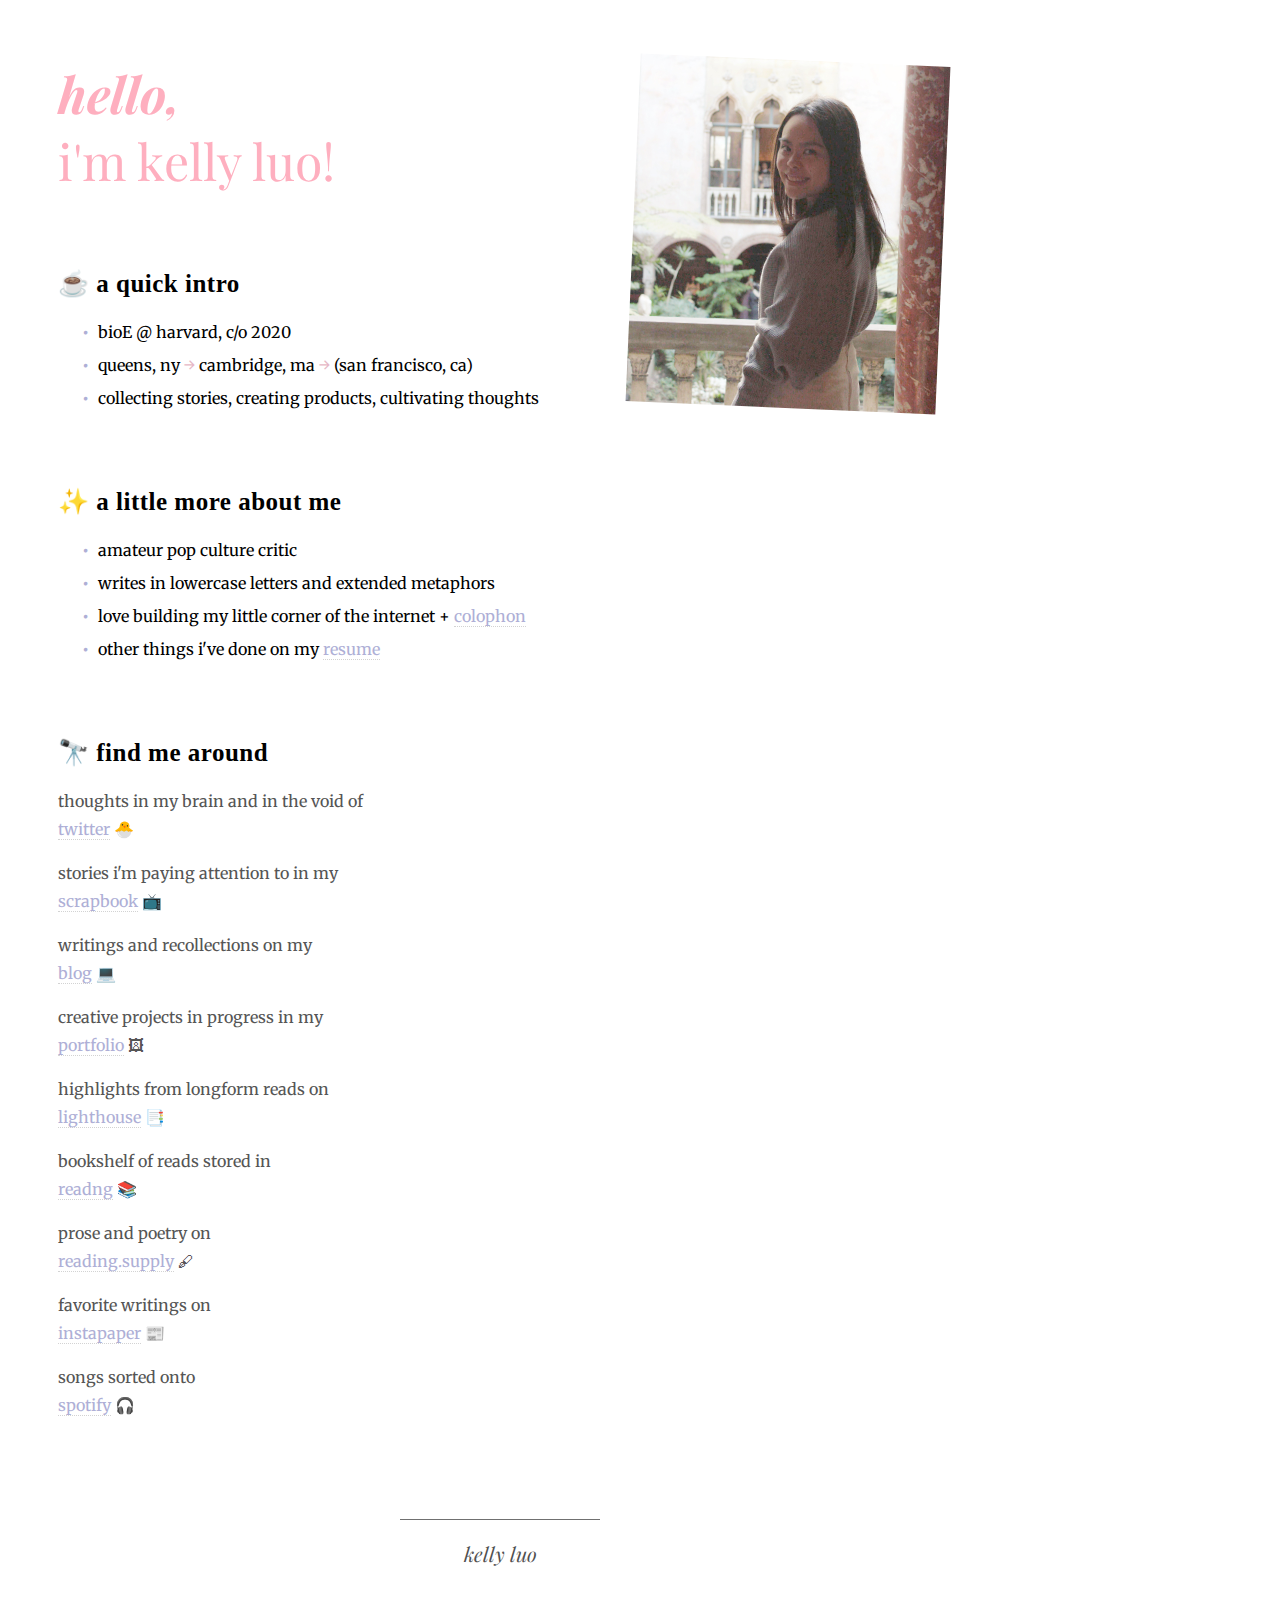
==== about/index.html @ 326a6057 "lit by day & night" ====
<!doctype html>
<html>
<head>
    <meta charset="utf-8">
    <title>about — kelly luo</title>
    
	<meta name="viewport" content="width=device-width, initial-scale=1">
    <link rel="favicon icon" href="/images/klcircle.png" />
    
    <meta name="robots" content="index, follow">
    <meta http-equiv="Content-Type" content="text/html; charset=utf-8">
    <meta name="language" content="English">
    
    <!-- Primary Meta Tags -->
    <meta name="title" content="about — kelly luo">
    <meta name="description" content="Hello, I'm Kelly! I'm a product person and Harvard '20 graduate; an engineer, designer, creator with a love for human stories and experiences.">
    <meta name="keywords" content="kelly luo, twitter, kelly luo harvard, kelly luo twitter">

    <!-- Open Graph / Facebook -->
    <meta property="og:type" content="website">
    <meta property="og:url" content="https://kellyluo.me/">
    <meta property="og:title" content="about — kelly luo">
    <meta property="og:description" content="Hello, I'm Kelly! I'm a product person and Harvard '20 graduate; an engineer, designer, creator with a love for human stories and experiences.">
    <meta property="og:image" content="https://kellyluo.me/images/retrospect.jpg">

    <!-- Twitter -->
    <meta property="twitter:card" content="summary_large_image">
    <meta property="twitter:url" content="https://kellyluo.me/">
    <meta property="twitter:title" content="about — kelly luo">
    <meta property="twitter:description" content="Hello, I'm Kelly! I'm a product person and Harvard '20 graduate; an engineer, designer, creator with a love for human stories and experiences.">
    <meta property="twitter:image" content="https://kellyluo.me/images/retrospect.jpg">
    
	<!-- css -->
    <link href="https://fonts.googleapis.com/css?family=Source+Sans+Pro:300,300i|Playfair+Display:400,400i,700i|Merriweather:400,400i" rel="stylesheet">
    <link rel="stylesheet" href="https://maxcdn.bootstrapcdn.com/bootstrap/4.0.0-beta.3/css/bootstrap.min.css" integrity="sha384-Zug+QiDoJOrZ5t4lssLdxGhVrurbmBWopoEl+M6BdEfwnCJZtKxi1KgxUyJq13dy" crossorigin="anonymous">
    
	<link rel="stylesheet" href="/css/style.css">
    
    <!-- ga -->
    <script async src="https://www.googletagmanager.com/gtag/js?id=UA-173560135-1"></script>
    <script>
      window.dataLayer = window.dataLayer || [];
      function gtag(){dataLayer.push(arguments);}
      gtag('js', new Date());

      gtag('config', 'UA-173560135-1');
    </script>

</head>
    
<body>
    
	<div class="container-fluid">  
        <div class="topdesc col-xs-12 col-sm-12 col-md-12">
        
        <img class="profilepic" src="/images/kellyluo.jpg" />

        <h1 class="heading noselect"><span class="emphasis">hello,</span> 
            <br />
            i'm kelly luo!</h1>
                        
        <h4>☕ a quick intro</h4>
            <ul>
                <li>bioE @ harvard, c/o 2020</li>
                <li>queens, ny <span style="color: #e6b8c5">→</span> cambridge, ma <span style="color: #e6b8c5">→</span> (san francisco, ca)</li>
                <li>collecting stories, creating products, cultivating thoughts</li>
            </ul>
            
         <h4>✨ a little more about me</h4>
            <ul>
                <li>amateur pop culture critic</li>
                
                <li>writes in lowercase letters and extended metaphors</li>
                
                <li>love building my little corner of the internet + <a class="inlinelink" href="https://kellyluo.me/about/colophon.html">colophon</a></li>
                
                <li>other things i've done on my <a class="inlinelink" href="https://kellyluo.me/resume/">resume</a></li>
            </ul>

        <h4>🔭 find me around</h4>
            
        <div class="card-deck mt-4 mb-4">
            
  <div class="card px-2 py-2 col-xs-12 col-sm-12 col-md-4">
  <a href="https://twitter.com/kluo25/">
  <div class="card-body">
   <p class="card-text">thoughts in my brain and in the void of 
    <br/>
    <span class="inlinelink" href="https://twitter.com/kluo25/">twitter</span>
    🐣</p>
  </div>
  </a>
    </div>
          
        <div class="card px-2 py-2 col-xs-12 col-sm-12 col-md-4">
     <a href="http://scrapbook.kellyluo.me/">

  <div class="card-body">
   <p class="card-text">stories i'm paying attention to in my
    <br/>
      <span class="inlinelink" href="http://scrapbook.kellyluo.me/">scrapbook</span>
    📺</p>
  </div>
    </a>

    </div>
     
    <div class="card px-2 py-2 col-xs-12 col-sm-12 col-md-4">
       <a href="https://blog.kellyluo.me/">
      <div class="card-body">
       <p class="card-text">writings and recollections on my
           <br />
        <span class="inlinelink" href="https://blog.kellyluo.me/">blog</span>
    💻</p>
      </div>
        </a>
   </div>
            
</div>
            
         
<div class="card-deck mt-4 mb-4">

<div class="card px-2 py-2 col-xs-12 col-sm-12 col-md-4">
<a href="https://portfolio.kellyluo.me">
  <div class="card-body">
   <p class="card-text">creative projects in progress in my
       <br/>
    <span class="inlinelink">portfolio</span>
  🖼</p>
  </div>
</a>

    </div>
    
<div class="card px-2 py-2 col-xs-12 col-sm-12 col-md-4">
<a href="https://longform.kellyluo.me/">
  <div class="card-body">
   <p class="card-text">highlights from longform reads on
      <br/>
       <span class="inlinelink" href="https://lighthouse.kellyluo.me/">lighthouse</span>
      📑</p>
  </div>
    </a>
    </div>
    
<div class="card px-2 py-2 col-xs-12 col-sm-12 col-md-4">
<a href="https://beta.readng.co/user/kellyluo">
  <div class="card-body">
   <p class="card-text">bookshelf of reads stored in
      <br/>
       <span class="inlinelink">readng</span>
      📚</p>
  </div>
</a>
    </div>
    

</div>

            
<div class="card-deck mt-4 mb-4">
    
    <div class="card px-2 py-2 col-xs-12 col-sm-12 col-md-4">
<a href="https://reading.supply/@kelly">
  <div class="card-body">
   <p class="card-text">prose and poetry on
       <br/>
       <span class="inlinelink" href="https://reading.supply/@kelly">reading.supply</span>
    🖋</p>
  </div>
    </a>
    </div>
    
    <div class="card px-2 py-2 col-xs-12 col-sm-12 col-md-4">
<a href="https://www.instapaper.com/p/kellyluo">
  <div class="card-body">
   <p class="card-text">favorite writings on
       <br/>
       <span class="inlinelink">instapaper</span>
    📰</p>
  </div>
</a>
    </div>
    
     <div class="card px-2 py-2 col-xs-12 col-sm-12 col-md-4">
<a href="https://open.spotify.com/user/2tej5kppeyfb4h4nfn8z7fr9z?si=GM0MrRKwQVKpJ4-azk-MXQ">
  <div class="card-body">
   <p class="card-text">songs sorted onto
       <br/>
       <span class="inlinelink">spotify</span>
    🎧</p>
  </div>
</a>
    </div>
    
</div>
            
<!--
            
        <ul>
          
                <li>thoughts in my brain and on <a class="inlinelink" href="https://twitter.com/kluo25/">twitter</a></li>
          
                <li>stories i'm paying attention to in my <a class="inlinelink" href="http://scrapbook.kellyluo.me/">scrapbook</a></li>
            
          		<li>writings and musings on my <a class="inlinelink" href="https://blog.kellyluo.me/">blog</a></li>
            
                <li>creative projects in my <a class="inlinelink" href="https://portfolio.kellyluo.me">portfolio</a></li>
            
                <li>highlights from readings on <a class="inlinelink" href="https://longform.kellyluo.me/">longform</a></li>
            
                <li>prose and poetry on <a class="inlinelink" href="https://reading.supply/@kelly">reading.supply</a></li>
            
                <li>soundtracks sorted onto <a class="inlinelink" href="https://open.spotify.com/user/2tej5kppeyfb4h4nfn8z7fr9z?si=GM0MrRKwQVKpJ4-azk-MXQ">spotify</a></li>
            

            </ul>
-->
            
    </div> 
        
    
        
    <div class="page-footer">
        <div class="footer-divider"></div>
        <a class="footerlink noselect" href="https://kellyluo.me">kelly luo</a>
    </div>
        
    </div>




	<!-- js -->
	<script src="js/jquery.min.js"></script>
    <script src="js/bootstrap.min.js"></script>
    <script src="js/nj.js"></script>
    <script src="js/main.js"></script>

</body>
</html>
---- css/style.css ----
/*colors*/

:root{
  --pink: #feafbf;
  --cornflower: #c4daf5; 
  --lilac: #aeafd6; 
  --gold: #efd75b; 
  --darkgray: #555555; 
  --lightgray: #999999; 
}


/* scrollbar and selection */ 

::-webkit-scrollbar{
  height:10px;
  width:5px;
  background:inherit;
}

::-webkit-scrollbar-thumb {
  background: var(--pink);
}

::-webkit-scrollbar-track {
  background:transparent;
}

::selection {
  background: var(--cornflower);
  color: #ffffff;
}

.container-fluid {
    padding: 0 25px; 
}

@media (min-width: 768px) {
    .container-fluid {
        max-width: 70%;
        padding: 0 50px; 
    }
}

.emphasis {
    font-style: italic;
    font-weight: 700; 
}


p {
   font-family: 'Merriweather', 'Georgia', serif; 
    line-height: 1.75em;
    font-size: 1rem; 
    color: var(--darkgray);
}

p.subtext {
    font-size: 12px; 
    color: var(--lightgray);
    font-style: italic; 
}

.topdesc {
    margin-top: 60px; 
/*    margin-left: 15%; */
    margin-bottom: 50px; 
}

.nav {
    margin-top: 35px; 
    margin-bottom: 20px;
}

/* headers */

.heading {
    font-family: 'Playfair Display', serif;
    font-weight: 400; 
    font-size: 50px; 
    text-align: left; 
    position: relative; 
    color: #feafbf; 
    margin-bottom: 60px; 

}

.subtitle {
     text-align: left; 
    font-family: 'Source Sans Pro', 'Georgia', serif;
    font-weight: 300; 
    font-style: italic; 
    text-align: left; 
    position: relative; 
    font-size: 25px; 

}
}


h2 {
    text-transform: uppercase; 
}

/*resume*/
h3 {
    margin-top: 60px; 
    margin-bottom: 20px; 
    -webkit-touch-callout: none; /* iOS Safari */
    -webkit-user-select: none; /* Safari */
     -khtml-user-select: none; /* Konqueror HTML */
       -moz-user-select: none; /* Old versions of Firefox */
        -ms-user-select: none; /* Internet Explorer/Edge */
            user-select: none; /* Non-prefixed version, currently
                                  supported by Chrome, Edge, Opera and Firefox */
}

/*about*/
h4 {
    font-size: 25px; 
    margin-top: 75px; 
    margin-bottom: 20px; 
    letter-spacing: .5px; 
    -webkit-touch-callout: none; /* iOS Safari */
    -webkit-user-select: none; /* Safari */
     -khtml-user-select: none; /* Konqueror HTML */
       -moz-user-select: none; /* Old versions of Firefox */
        -ms-user-select: none; /* Internet Explorer/Edge */
            user-select: none; /* Non-prefixed version, currently
                                  supported by Chrome, Edge, Opera and Firefox */
}

h5 {
    font-family: 'Source Sans Pro', 'Georgia', serif;
    font-weight: 300; 
}

.h4subtitle {
    font-style: italic; 
    font-weight: 300;
    text-align: left; 
    position: relative; 
    font-size: 20px; 
    margin-top: 0px; 
}

.linkdivider{
    color: #979bdb;
    margin-left: 10px; 
    margin-right: 10px; 
    font-size: 16px; 
}

blockquote {
  display: block;
  position: relative;
  padding-left: 20px;
  font-style: italic;
  font-size: 18px; 
  font-family: 'Merriweather', 'Georgia', serif; 
  border-left: 3px solid #f5f5f5; 
}


/* links */

.card a, .page-footer a {
    border-bottom: none; 
}

.card a:hover {
    text-decoration: none; 
}

span.inlinelink {
    color: var(--lilac);
    border-bottom: 1px lightgray dotted; 
}

span.inlinelink:hover {
    text-decoration: none; 
    color: var(--lightgray); 
}


a {
    text-decoration: none; 
    color: var(--lilac);
    border-bottom: 1px lightgray dotted; 
}

a:hover {
    text-decoration: none; 
    color: var(--lightgray);  
}

a:active {
    border-bottom: 1px lightgray dotted; 
    color: var(--lilac);
}

a:selected {
    border-bottom: 1px lightgray dotted; 
    color: var(--lightgray);
}

.linkselect {
    border-bottom: 1px lightgray dotted; 
}

a.contactlinks {
    font-family: 'Source Sans Pro', 'Georgia', serif;
    font-weight: 300;
    margin-top: -20px;
    color: var(--darkgray);
    border-bottom: 1px lightgray dotted; 
    text-decoration: none; 
}

a.contactlinks:hover {
    color: var(--lilac);
    border-bottom: 1px var(--lilac) dotted; 
    text-decoration: none; 
}

.caption {
    font-family: 'Source Sans Pro', 'Georgia', serif;
    font-size: 16px; 
    font-weight: 300;
}

.source {
    text-decoration: none; 
    color: #000;
    letter-spacing: 0px; 
    font-size: 16px; 
}

/* structure */

.col-md, .col-sm {
	padding-right: 0px;
	padding-left: 0px;
}

.row {
    padding-left: 25px; 
    padding-right: 25px; 
}

.page-footer {
    text-align: center; 
    margin-top: 100px; 
    padding-bottom: 40px; 
}


/* footer */
.footer-divider {
    background-color: #707070;
	height: .5px;
	width: 200px;
    text-align: center;
    margin: 20px auto;
}

a.footerlink {
    font-family: 'Playfair Display', 'Georgia', serif;
    color: #505050;
	font-size: 20px;
    font-style: italic;
    font-weight: 400; 
}

a.footerlink:hover {
    font-weight: 700;
    color: #feafbf; 
    text-decoration: none; 
}

li {
    font-family: 'Merriweather', 'Georgia', serif; 
    line-height: 1.75em;
    font-size: 1rem; 
}

ol {
   list-style: none;
   counter-reset: mycount;
 }

 li {
   counter-increment: mycount;
   margin-bottom: 5px;
 }

ol li::before {
 font-family: 'Source Sans Pro', 'Georgia', serif;
  content: "  (  " counter(mycount) "  )  " " ";
   font-weight: bold; 
    margin-right: 5px; 
}

ul {
    list-style: none; 
}

ul li::before {
  content: "\2022";
  color: var(--lilac);
  font-weight: bold;
  display: inline-block; 
  width: 1em;
  margin-left: -1em}
}

img {
margin-top: 20px; 
}


.profilepic {
    width: 35%; 
    float: right; 
    margin-top: 0px; 
    transform: rotate(2.5deg);
}

.noselect {
  -webkit-touch-callout: none; /* iOS Safari */
    -webkit-user-select: none; /* Safari */
     -khtml-user-select: none; /* Konqueror HTML */
       -moz-user-select: none; /* Old versions of Firefox */
        -ms-user-select: none; /* Internet Explorer/Edge */
            user-select: none; /* Non-prefixed version, currently
                                  supported by Chrome, Edge, Opera and Firefox */
}

/*contact*/
.contact {
    font-family: 'Source Sans Pro', 'Georgia', serif;
    letter-spacing: 1px; 
}

/*colors*/
.singlecolor {
    width: 60px; 
    height: 60px;
    border-radius: 50%;
    display: inline-block;
    margin-right: 50px; 
    margin-top: 15px; 
}

.colordesc {
    font-size: 18px; 
    font-family: 'Merriweather', 'Georgia', serif; 
/*    color: var(--darkgray);*/
    top: 30px; 
    left: 20px; 
    position: relative; 
    font-weight: 300;
}

#typography, #colors {
    margin-top: 100px;
}

#typography .subtext, #colors .subtext {
    margin-top: 20px;
    margin-bottom: 40px; 
}

.card:hover {
    transition: all 0.2s ease-out;
    box-shadow: 0px 4px 8px rgba(38, 38, 38, 0.2);
    top: -4px;
    border: 1px solid #cccccc;
    background-color: white;
  }
}
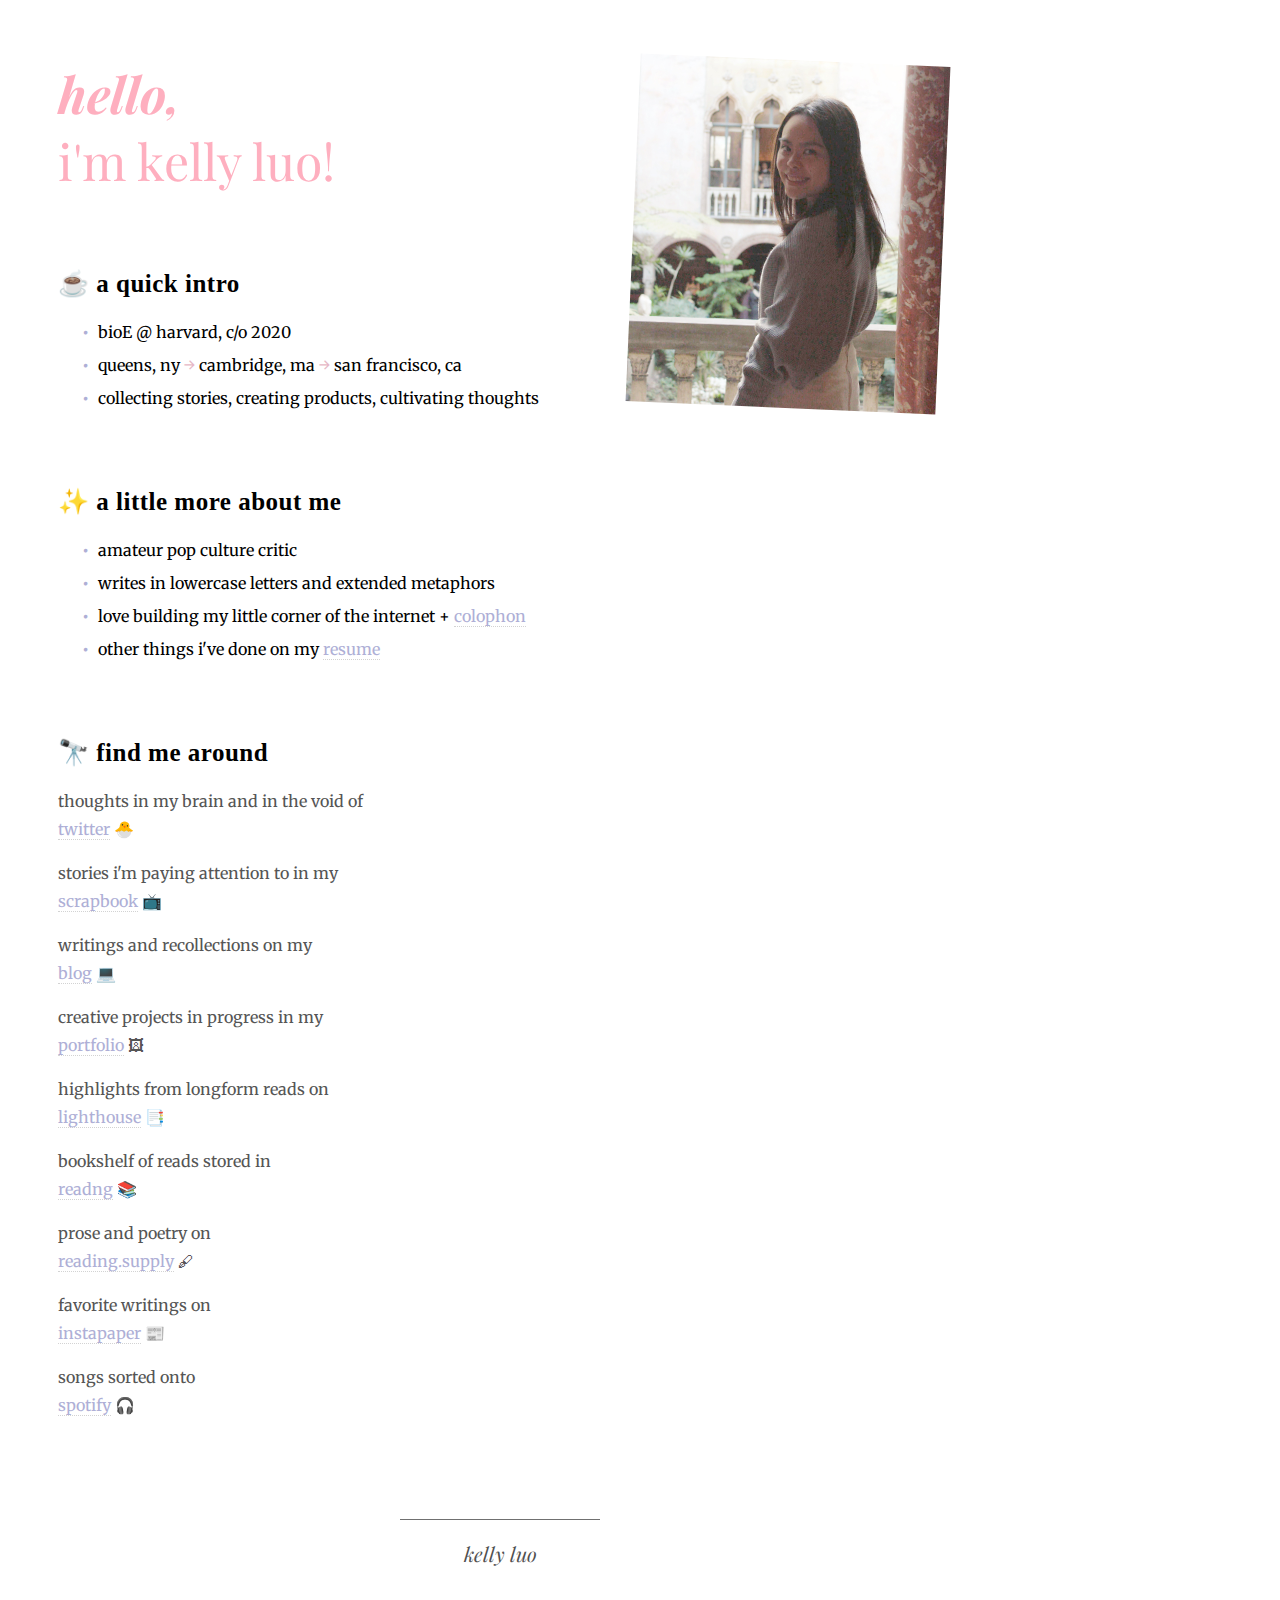
==== commit 5bcf0d0a: "Update index.html" ====
--- a/about/index.html
+++ b/about/index.html
@@ -62,7 +62,7 @@
         <h4>☕ a quick intro</h4>
             <ul>
                 <li>bioE @ harvard, c/o 2020</li>
-                <li>queens, ny <span style="color: #e6b8c5">→</span> cambridge, ma <span style="color: #e6b8c5">→</span> (san francisco, ca)</li>
+                <li>queens, ny <span style="color: #e6b8c5">→</span> cambridge, ma <span style="color: #e6b8c5">→</span> san francisco, ca</li>
                 <li>collecting stories, creating products, cultivating thoughts</li>
             </ul>
             
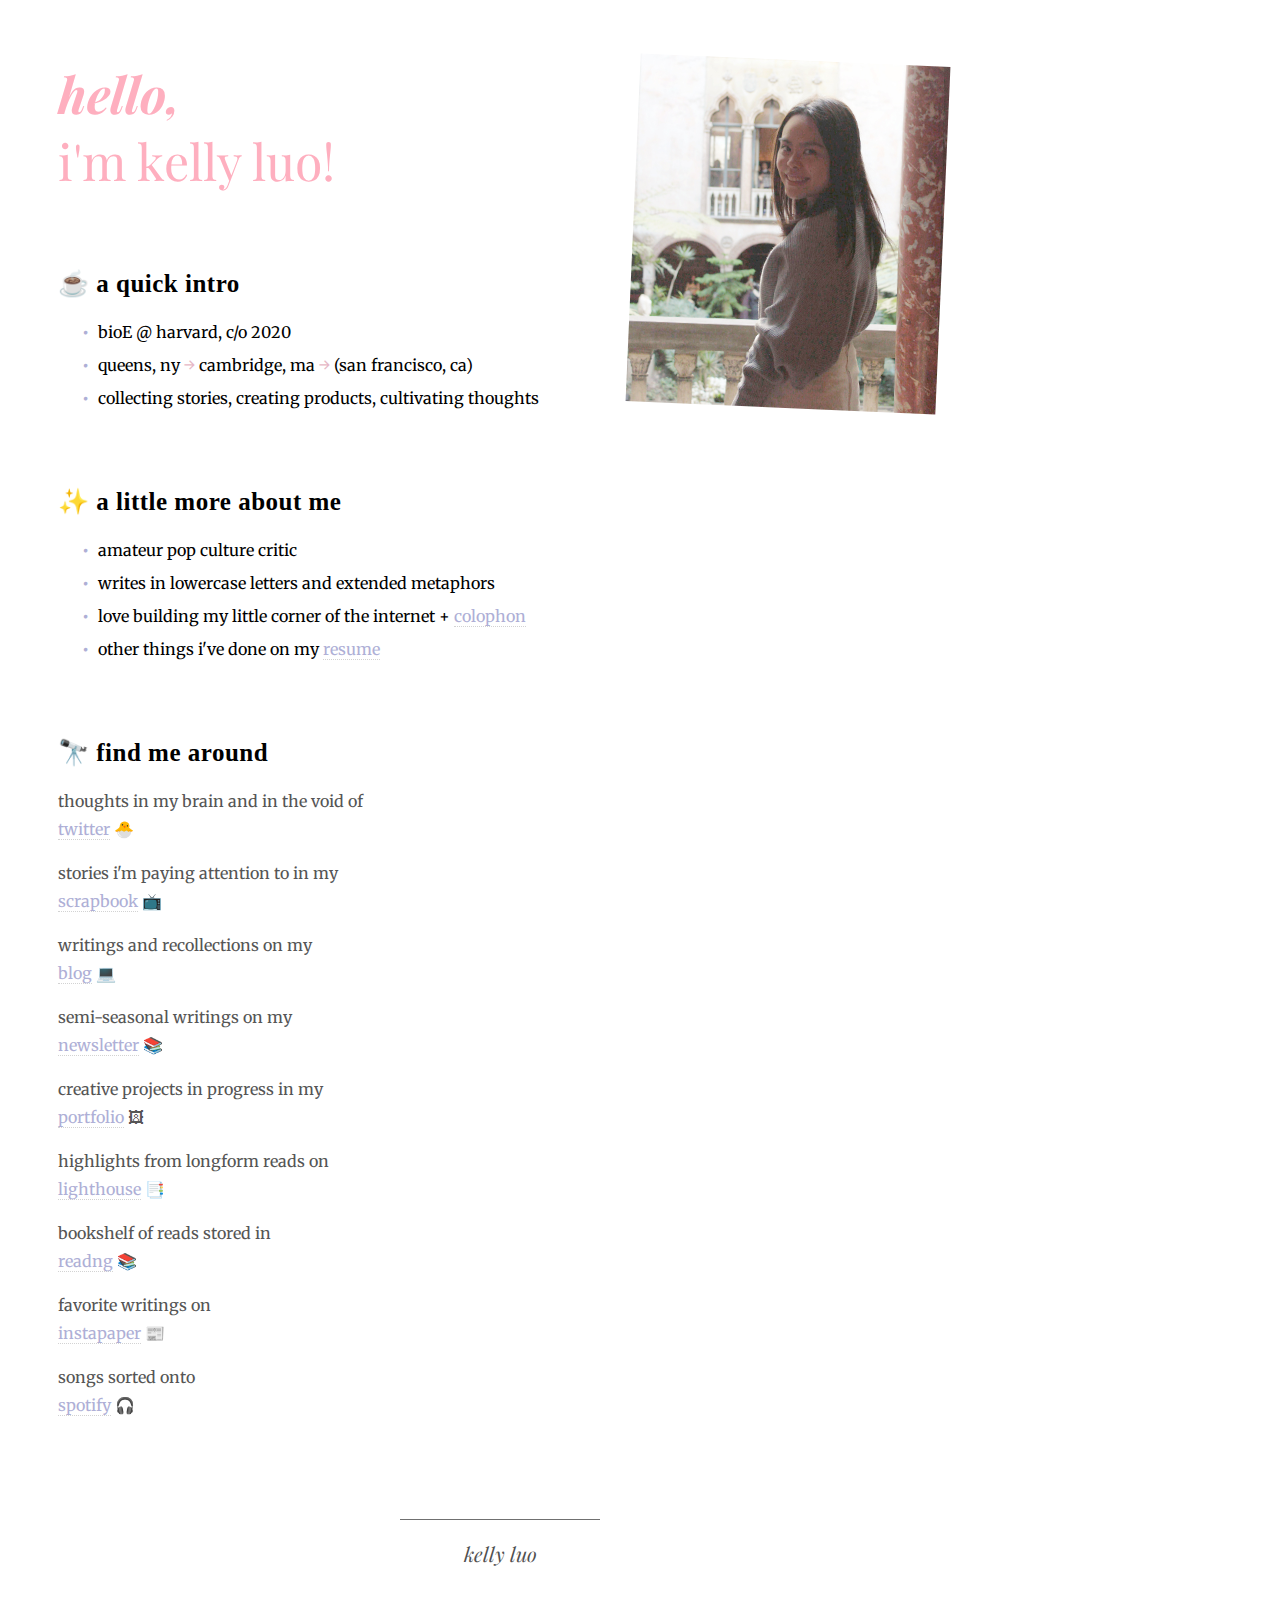
==== commit 3f5839f6: "loved this" ====
--- a/about/index.html
+++ b/about/index.html
@@ -62,7 +62,7 @@
         <h4>☕ a quick intro</h4>
             <ul>
                 <li>bioE @ harvard, c/o 2020</li>
-                <li>queens, ny <span style="color: #e6b8c5">→</span> cambridge, ma <span style="color: #e6b8c5">→</span> san francisco, ca</li>
+                <li>queens, ny <span style="color: #e6b8c5">→</span> cambridge, ma <span style="color: #e6b8c5">→</span> (san francisco, ca)</li>
                 <li>collecting stories, creating products, cultivating thoughts</li>
             </ul>
             
@@ -120,6 +120,17 @@
             
          
 <div class="card-deck mt-4 mb-4">
+    
+<div class="card px-2 py-2 col-xs-12 col-sm-12 col-md-4">
+<a href="https://newsletter.kellyluo.me">
+  <div class="card-body">
+   <p class="card-text">semi-seasonal writings on my
+      <br/>
+       <span class="inlinelink">newsletter</span>
+      📚</p>
+  </div>
+</a>
+    </div>
 
 <div class="card px-2 py-2 col-xs-12 col-sm-12 col-md-4">
 <a href="https://portfolio.kellyluo.me">
@@ -144,6 +155,12 @@
     </a>
     </div>
     
+
+</div>
+
+            
+<div class="card-deck mt-4 mb-4">
+    
 <div class="card px-2 py-2 col-xs-12 col-sm-12 col-md-4">
 <a href="https://beta.readng.co/user/kellyluo">
   <div class="card-body">
@@ -153,23 +170,6 @@
       📚</p>
   </div>
 </a>
-    </div>
-    
-
-</div>
-
-            
-<div class="card-deck mt-4 mb-4">
-    
-    <div class="card px-2 py-2 col-xs-12 col-sm-12 col-md-4">
-<a href="https://reading.supply/@kelly">
-  <div class="card-body">
-   <p class="card-text">prose and poetry on
-       <br/>
-       <span class="inlinelink" href="https://reading.supply/@kelly">reading.supply</span>
-    🖋</p>
-  </div>
-    </a>
     </div>
     
     <div class="card px-2 py-2 col-xs-12 col-sm-12 col-md-4">
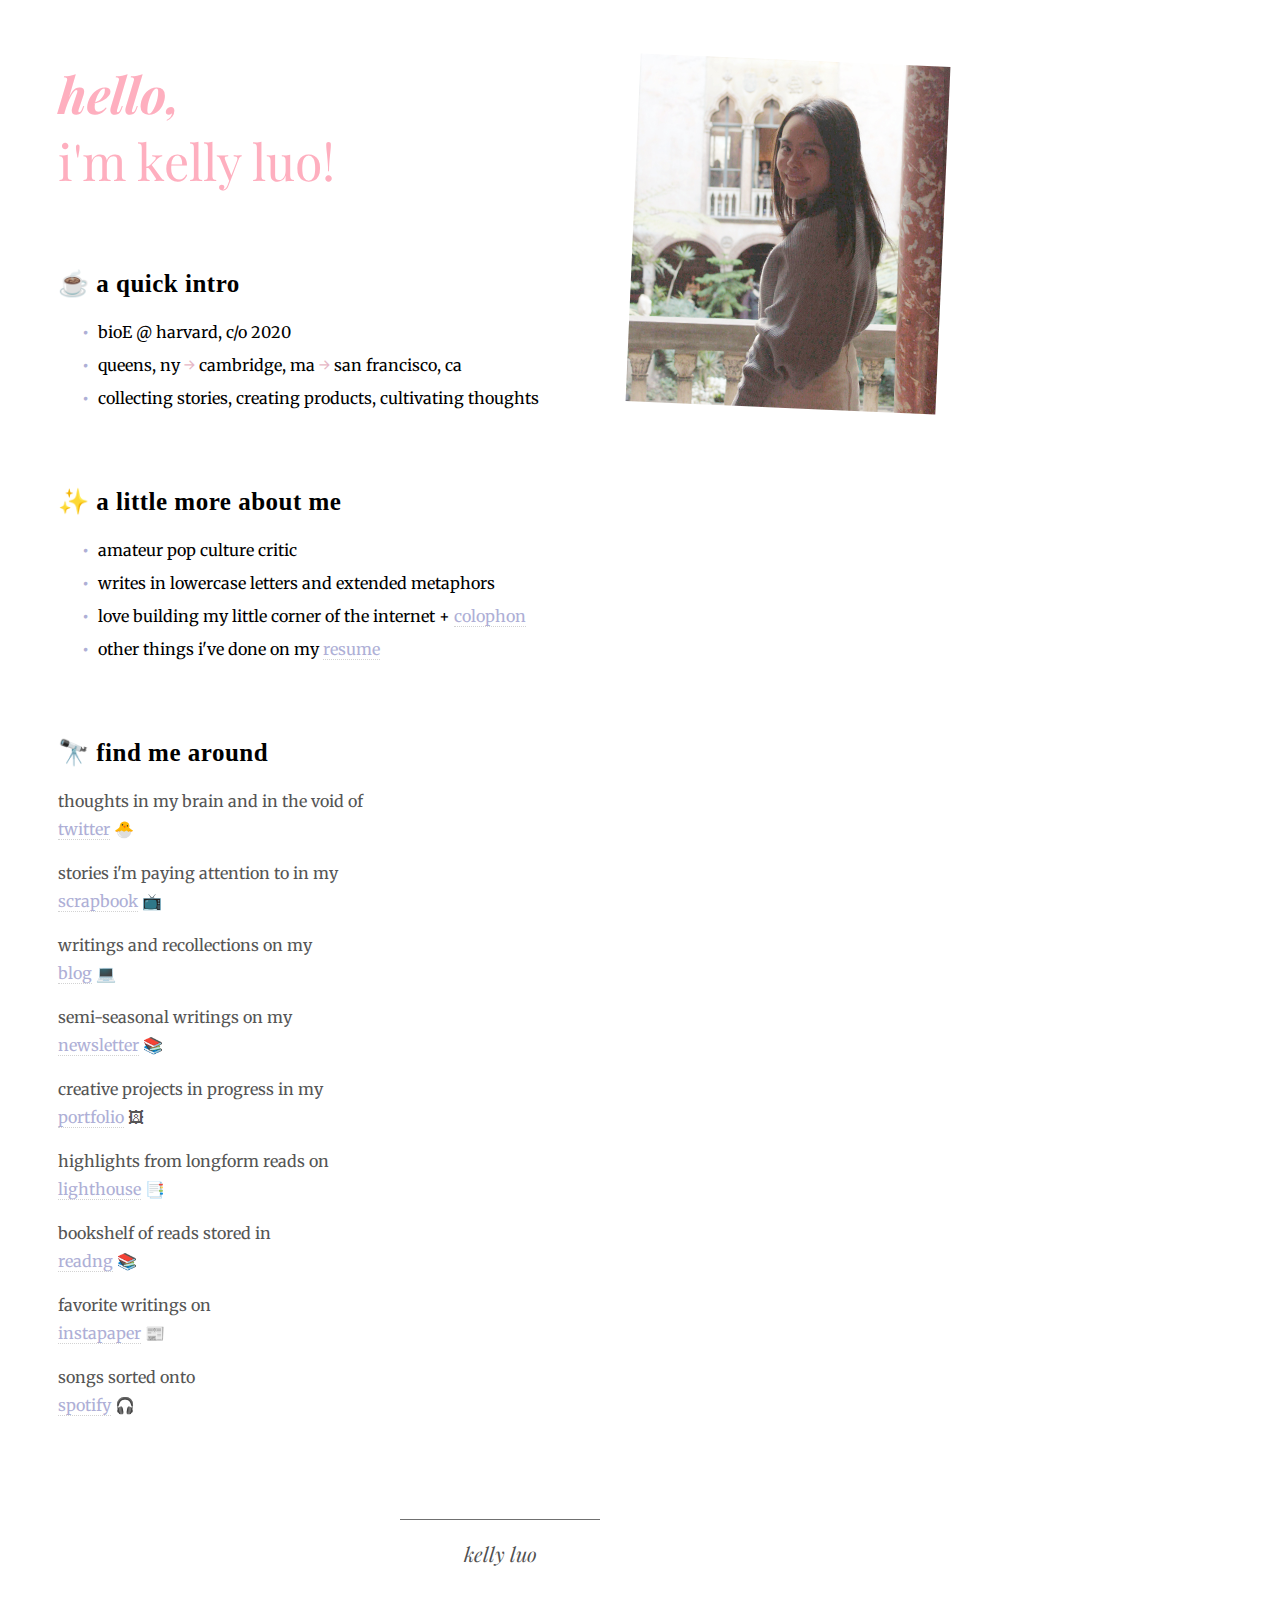
==== commit 7828f29a: "Merge branch 'master' of https://github.com/kellyluo25/kellyluo25.github.io" ====
--- a/about/index.html
+++ b/about/index.html
@@ -62,7 +62,7 @@
         <h4>☕ a quick intro</h4>
             <ul>
                 <li>bioE @ harvard, c/o 2020</li>
-                <li>queens, ny <span style="color: #e6b8c5">→</span> cambridge, ma <span style="color: #e6b8c5">→</span> (san francisco, ca)</li>
+                <li>queens, ny <span style="color: #e6b8c5">→</span> cambridge, ma <span style="color: #e6b8c5">→</span> san francisco, ca</li>
                 <li>collecting stories, creating products, cultivating thoughts</li>
             </ul>
             
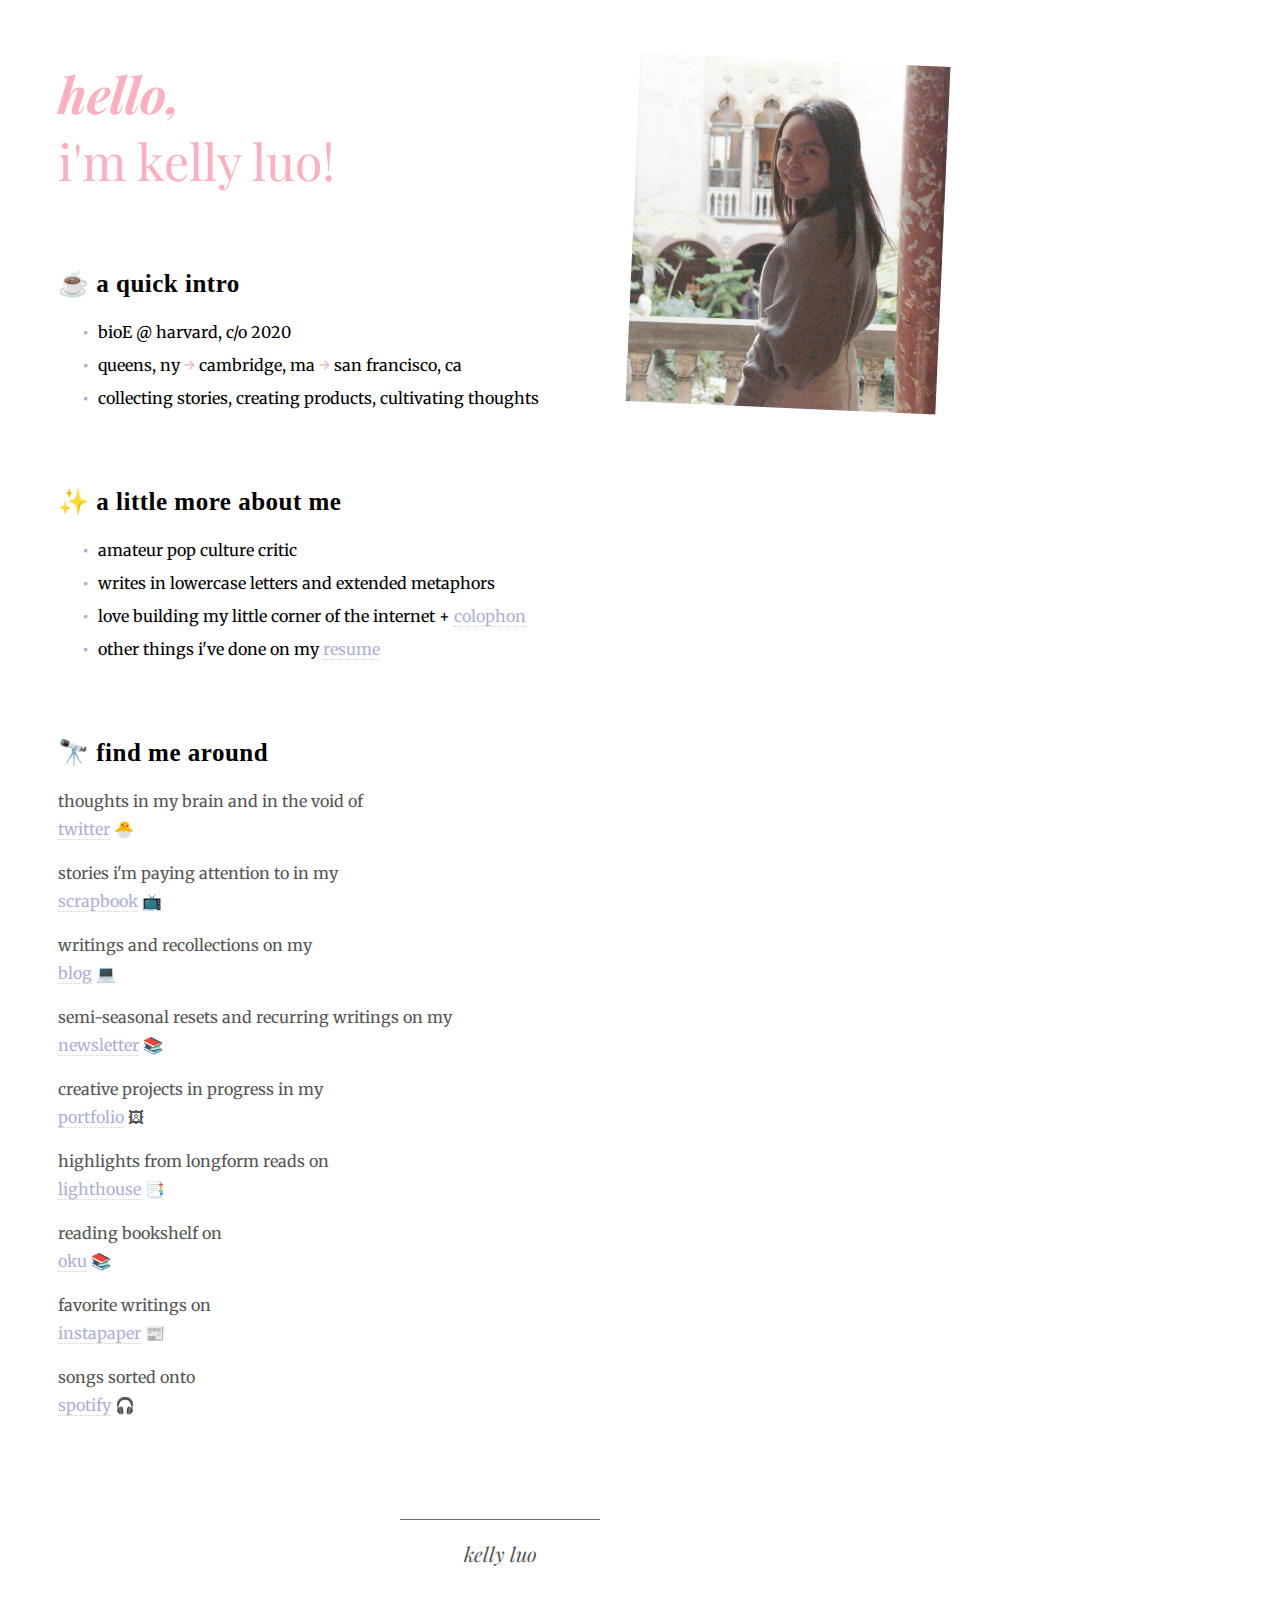
==== commit 52fedf54: "seasonal reset" ====
--- a/about/index.html
+++ b/about/index.html
@@ -124,7 +124,7 @@
 <div class="card px-2 py-2 col-xs-12 col-sm-12 col-md-4">
 <a href="https://newsletter.kellyluo.me">
   <div class="card-body">
-   <p class="card-text">semi-seasonal writings on my
+   <p class="card-text">semi-seasonal resets and recurring writings on my
       <br/>
        <span class="inlinelink">newsletter</span>
       📚</p>
@@ -162,11 +162,11 @@
 <div class="card-deck mt-4 mb-4">
     
 <div class="card px-2 py-2 col-xs-12 col-sm-12 col-md-4">
-<a href="https://beta.readng.co/user/kellyluo">
-  <div class="card-body">
-   <p class="card-text">bookshelf of reads stored in
+<a href="https://oku.club/user/kellyluo">
+  <div class="card-body">
+   <p class="card-text">reading bookshelf on
       <br/>
-       <span class="inlinelink">readng</span>
+       <span class="inlinelink">oku</span>
       📚</p>
   </div>
 </a>
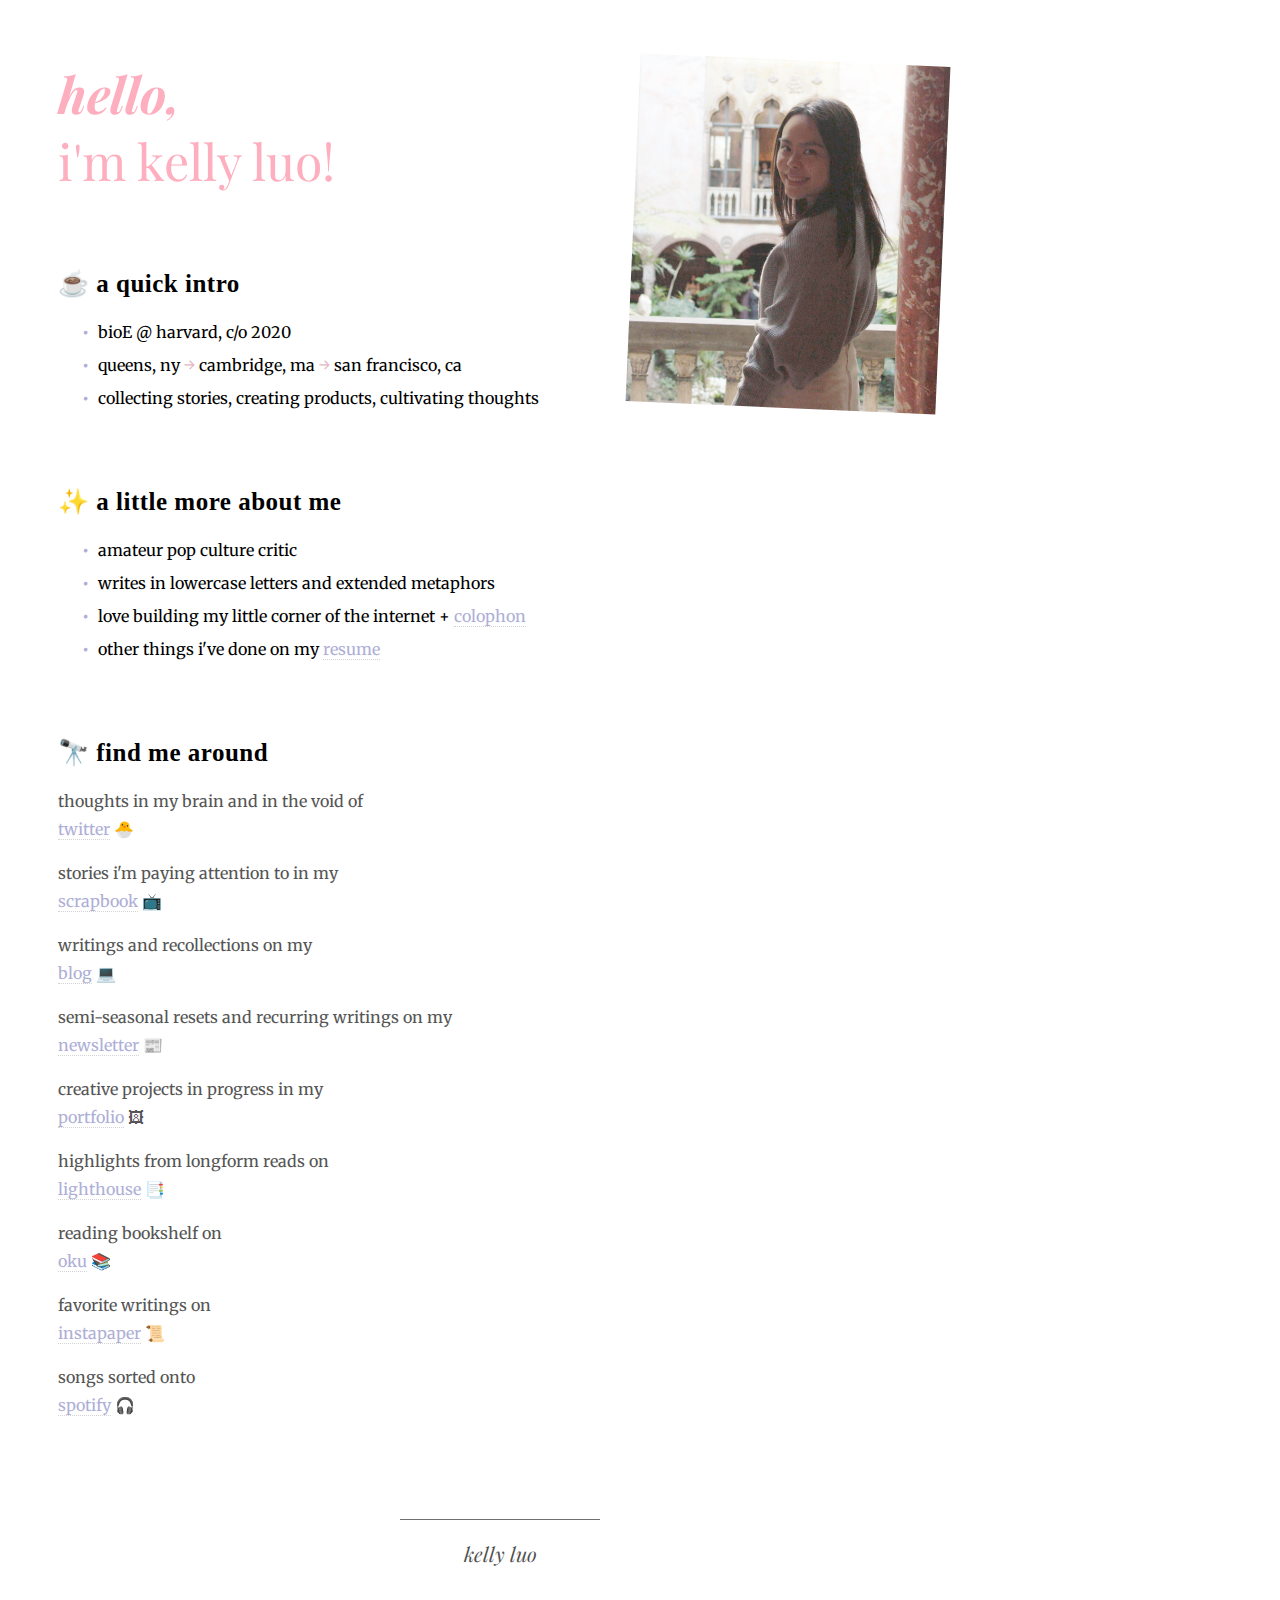
==== commit f9b40499: "trust me and you" ====
--- a/about/index.html
+++ b/about/index.html
@@ -127,7 +127,7 @@
    <p class="card-text">semi-seasonal resets and recurring writings on my
       <br/>
        <span class="inlinelink">newsletter</span>
-      📚</p>
+      📰</p>
   </div>
 </a>
     </div>
@@ -178,7 +178,7 @@
    <p class="card-text">favorite writings on
        <br/>
        <span class="inlinelink">instapaper</span>
-    📰</p>
+    📜</p>
   </div>
 </a>
     </div>
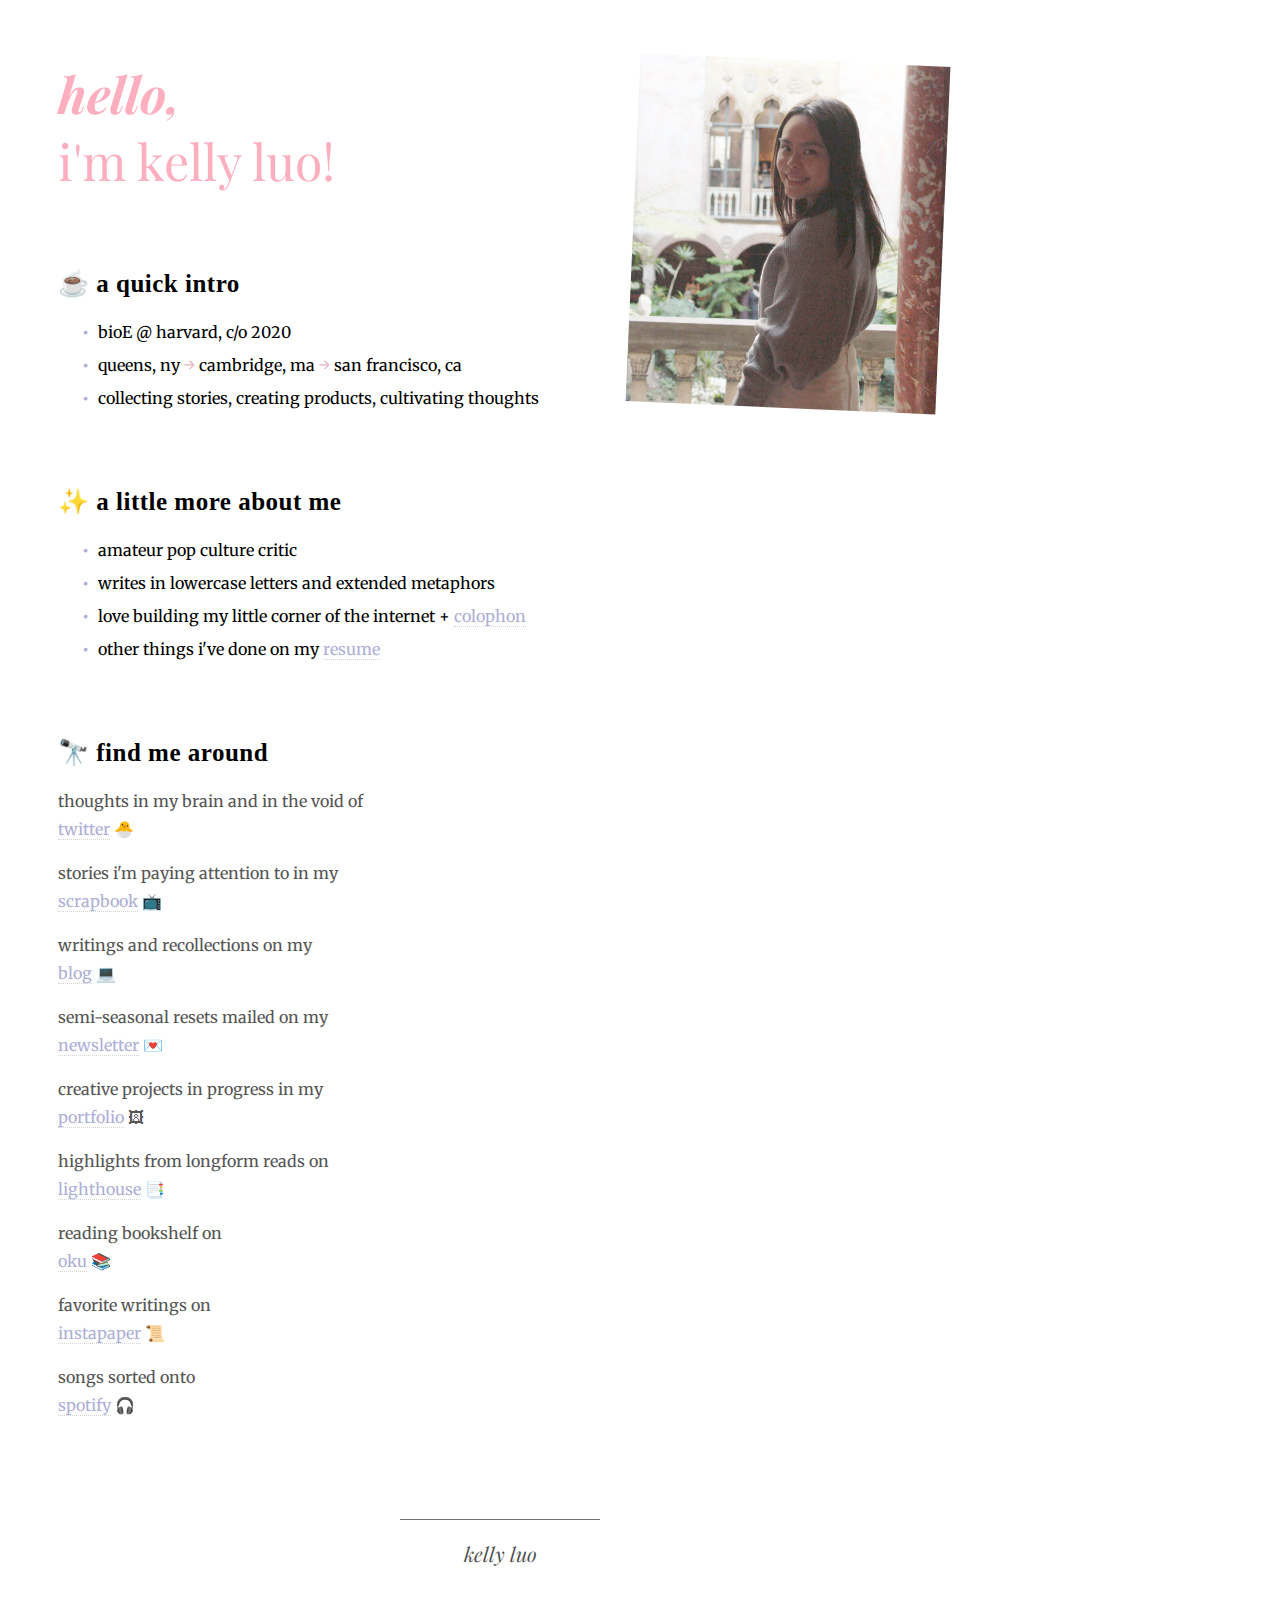
==== commit 1c52f8a1: "love letter from my brain" ====
--- a/about/index.html
+++ b/about/index.html
@@ -124,10 +124,10 @@
 <div class="card px-2 py-2 col-xs-12 col-sm-12 col-md-4">
 <a href="https://newsletter.kellyluo.me">
   <div class="card-body">
-   <p class="card-text">semi-seasonal resets and recurring writings on my
+   <p class="card-text">semi-seasonal resets mailed on my
       <br/>
        <span class="inlinelink">newsletter</span>
-      📰</p>
+      💌</p>
   </div>
 </a>
     </div>
